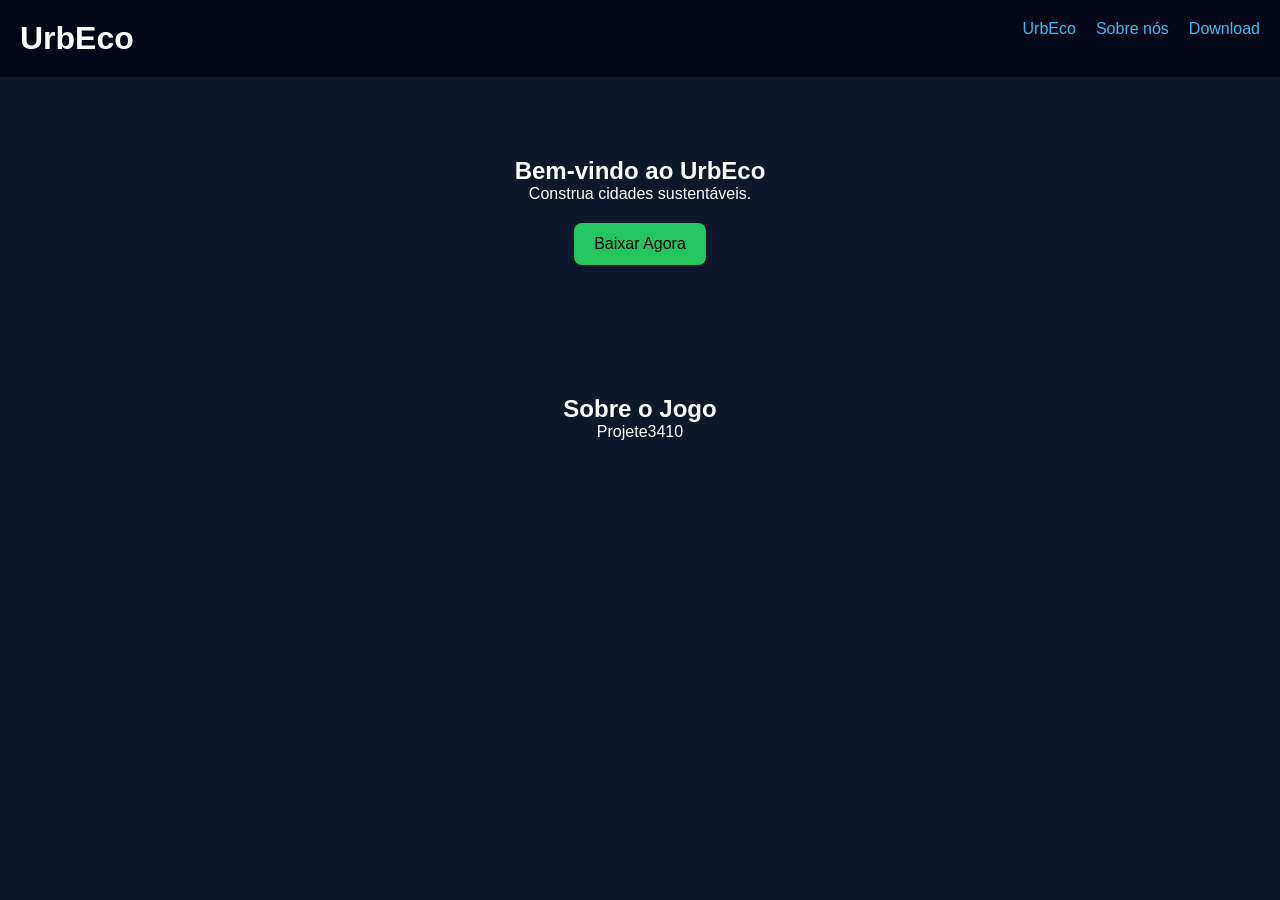
==== index.html @ 0de87515 "Update index.html" ====
<!DOCTYPE html>
<html lang="pt-BR">
<head>
    <meta charset="UTF-8">
    <meta name="viewport" content="width=device-width, initial-scale=1.0">
    <title>UrbEco</title>
    <link rel="stylesheet" href="UrbEcosite/style.css">
</head>
<body>

<header>
    <h1>UrbEco</h1>
    <nav>
        <ul>
            <li><a href="#home">UrbEco</a></li>
            <li><a href="UrbEcosite/aboutus.html">Sobre nós</a></li>
            <li><a href="UrbEcosite/download.html">Download</a></li>
        </ul>
    </nav>
</header>

<section id="home" class="hero">
    <h2>Bem-vindo ao UrbEco</h2>
    <p>Construa cidades sustentáveis.</p>
    <a href="UrbEcosite//download.html" class="btn">Baixar Agora</a>
</section>

<section id="about">
    <h2>Sobre o Jogo</h2>
    <p>
        Projete3410
    </p>
</section>

<script src="UrbEcosite/script.js"></script>
</body>
</html>
---- UrbEcosite/style.css ----
* {
    margin: 0;
    padding: 0;
    box-sizing: border-box;
}

body {
    font-family: Arial, sans-serif;
    background: #0f172a;
    color: #fff;
}

header {
    display: flex;
    justify-content: space-between;
    padding: 20px;
    background: #020617;
}

nav ul {
    display: flex;
    list-style: none;
    gap: 20px;
}

nav a {
    color: #38bdf8;
    text-decoration: none;
}

nav a:hover {
    color: #22c55e;
}

.hero {
    text-align: center;
    padding: 80px 20px;
}

.btn {
    display: inline-block;
    margin-top: 20px;
    padding: 12px 20px;
    background: #22c55e;
    color: #000;
    text-decoration: none;
    border-radius: 8px;
}

.btn:hover {
    background: #16a34a;
}

section {
    padding: 50px 20px;
    text-align: center;
}

.downloads {
    display: flex;
    justify-content: center;
    gap: 20px;
    margin-top: 30px;
    flex-wrap: wrap;
}

.card {
    background: #020617;
    padding: 20px;
    border-radius: 10px;
    width: 250px;
}

button {
    margin-top: 10px;
    padding: 10px;
    border: none;
    background: #38bdf8;
    cursor: pointer;
    border-radius: 6px;
}

button:hover {
    background: #0ea5e9;
}

footer {
    text-align: center;
    padding: 20px;
    background: #020617;
    margin-top: 40px;
}
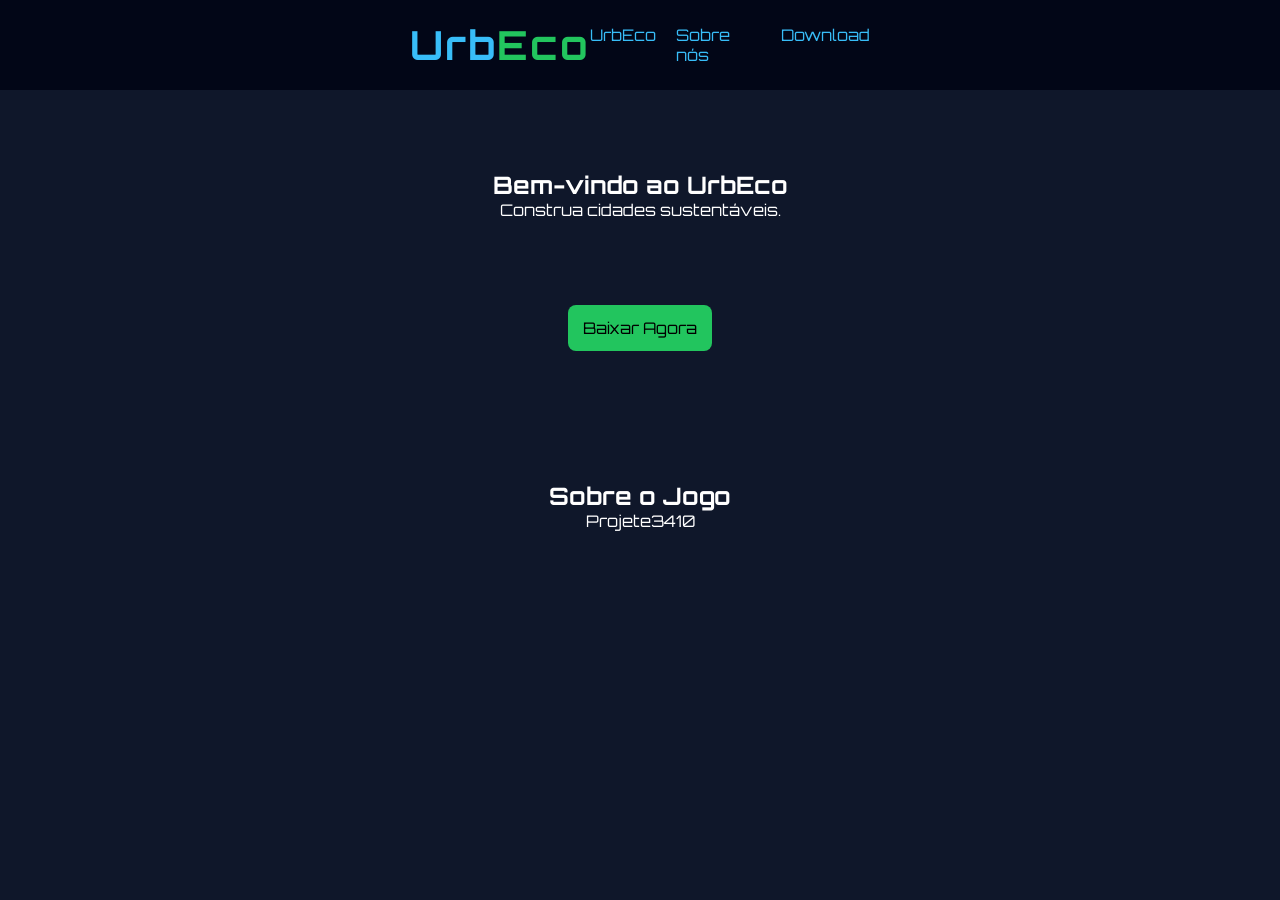
==== commit d0a803ed: "atualização do site" ====
--- a/index.html
+++ b/index.html
@@ -4,17 +4,17 @@
     <meta charset="UTF-8">
     <meta name="viewport" content="width=device-width, initial-scale=1.0">
     <title>UrbEco</title>
-    <link rel="stylesheet" href="UrbEcosite/style.css">
+    <link rel="stylesheet" href="style.css">
 </head>
 <body>
 
 <header>
-    <h1>UrbEco</h1>
+    <h1><span>Urb</span>Eco<span></h1>
     <nav>
         <ul>
             <li><a href="#home">UrbEco</a></li>
-            <li><a href="UrbEcosite/aboutus.html">Sobre nós</a></li>
-            <li><a href="UrbEcosite/download.html">Download</a></li>
+            <li><a href="aboutus.html">Sobre nós</a></li>
+            <li><a href="download.html">Download</a></li>
         </ul>
     </nav>
 </header>
@@ -22,7 +22,7 @@
 <section id="home" class="hero">
     <h2>Bem-vindo ao UrbEco</h2>
     <p>Construa cidades sustentáveis.</p>
-    <a href="UrbEcosite//download.html" class="btn">Baixar Agora</a>
+    <a href="download.html" class="btn">Baixar Agora</a>
 </section>
 
 <section id="about">
@@ -32,6 +32,6 @@
     </p>
 </section>
 
-<script src="UrbEcosite/script.js"></script>
+<script src="script.js"></script>
 </body>
 </html>
--- a/style.css
+++ b/style.css
@@ -0,0 +1,108 @@
+@import url('https://fonts.googleapis.com/css2?family=Orbitron:wght@400;700&display=swap');
+
+* {
+    margin: 0;
+    padding: 0;
+    box-sizing: border-box;
+}
+
+body {
+    font-family: 'Orbitron';
+    background: #0f172a;
+    color: #fff;
+}
+
+header {
+    display: flex;
+    justify-content: space-between;
+    align-items: center;
+    padding: 20px 32%;
+    background: #020617;
+}
+header h1 {
+    font-size: 40px;
+    color:#22c55e;
+    letter-spacing: 2px;
+
+}
+header h1 span {
+    color: #38bdf8;
+}
+header h1 span:nth-child(2) {
+    font-weight: bold;
+}
+
+
+nav ul {
+    display: flex;
+    list-style: none;
+    gap: 20px;
+}
+
+nav a {
+    color: #38bdf8;
+    text-decoration: none;
+}
+
+nav a:hover {
+    color: #22c55e;
+}
+
+.hero {
+    text-align: center;
+    padding: 80px 20px;
+}
+
+.btn {
+    display: inline-block;
+    margin-top: 85px;
+    padding: 13px 15px;
+    background: #22c55e;
+    color: #000;
+    text-decoration: none;
+    border-radius: 8px;
+}
+
+.btn:hover {
+    background: #16a34a;
+}
+
+section {
+    padding: 50px 20px;
+    text-align: center;
+}
+
+.downloads {
+    display: flex;
+    justify-content: center;
+    gap: 20px;
+    margin-top: 30px;
+    flex-wrap: wrap;
+}
+
+.card {
+    background: #020617;
+    padding: 20px;
+    border-radius: 10px;
+    width: 250px;
+}
+
+button {
+    margin-top: 10px;
+    padding: 10px;
+    border: none;
+    background: #38bdf8;
+    cursor: pointer;
+    border-radius: 6px;
+}
+
+button:hover {
+    background: #0ea5e9;
+}
+
+footer {
+    text-align: center;
+    padding: 20px;
+    background: #020617;
+    margin-top: 40px;
+}
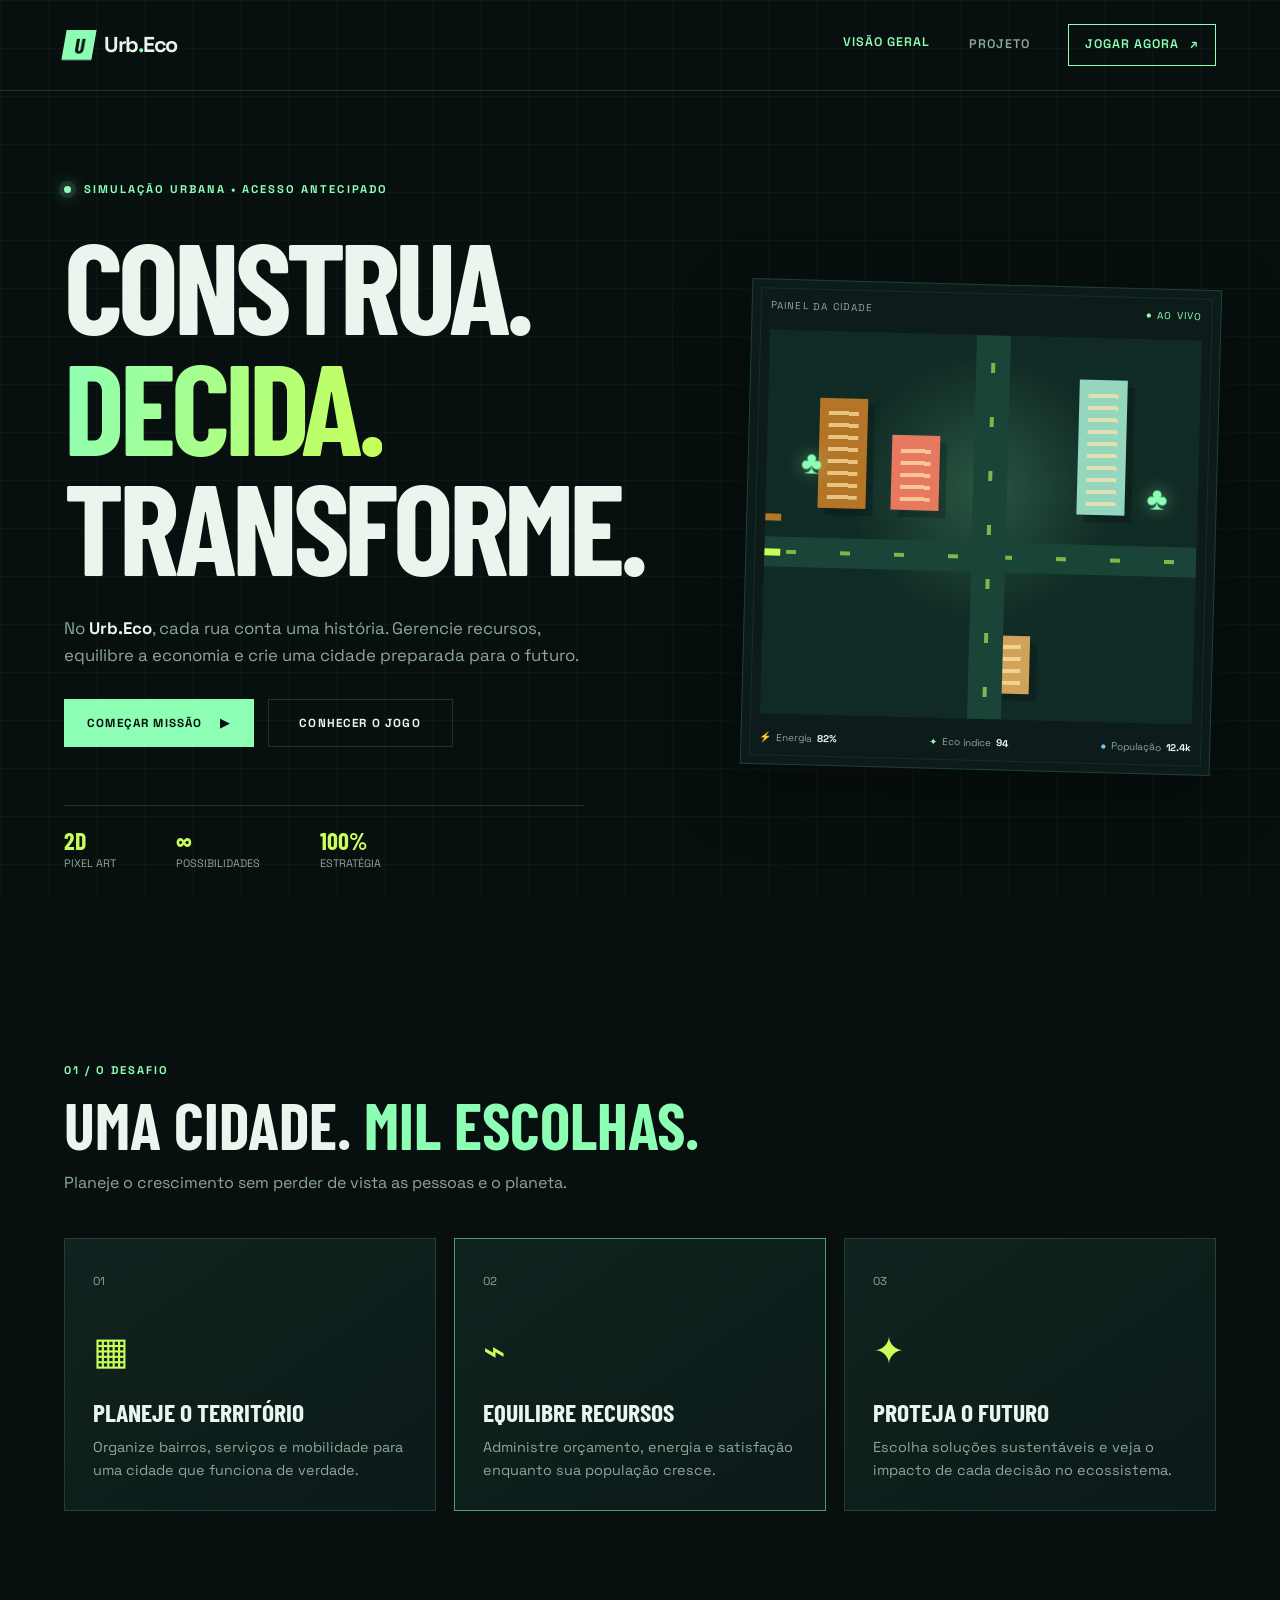
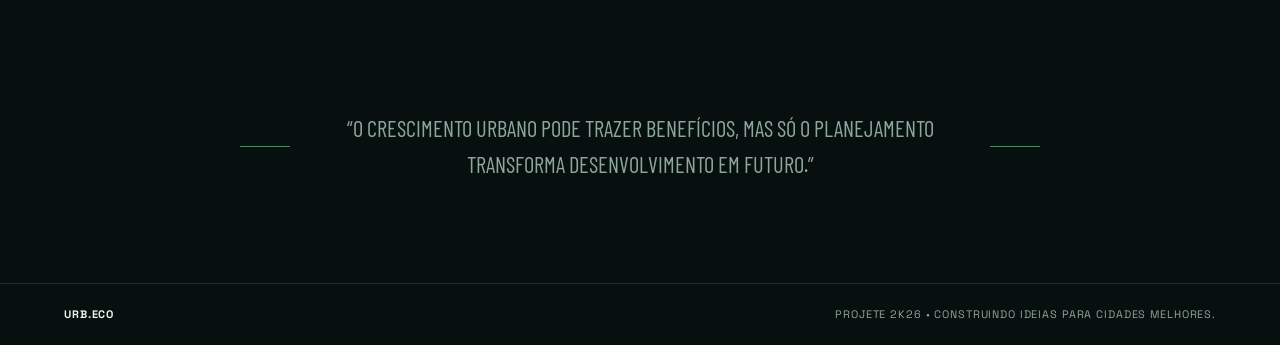
==== commit 510b1914: "Atualização Completa Do Site UrbEco" ====
--- a/index.html
+++ b/index.html
@@ -3,35 +3,95 @@
 <head>
     <meta charset="UTF-8">
     <meta name="viewport" content="width=device-width, initial-scale=1.0">
-    <title>UrbEco</title>
+    <meta name="description" content="Urb.Eco: um jogo de simulação e gestão urbana sustentável.">
+    <title>Urb.Eco | Construa o futuro</title>
     <link rel="stylesheet" href="style.css">
 </head>
-<body>
+<body data-page="home">
+    <div class="site-shell">
+        <header class="topbar">
+            <a class="brand" href="index.html" aria-label="Página inicial Urb.Eco">
+                <span class="brand-mark">U</span>
+                <span>Urb<span class="accent">.</span>Eco</span>
+            </a>
+            <nav aria-label="Navegação principal">
+                <a data-nav="home" href="index.html">Visão geral</a>
+                <a data-nav="about" href="aboutus.html">Projeto</a>
+                <a class="nav-cta" data-nav="download" href="download.html">Jogar agora <span>↗</span></a>
+            </nav>
+        </header>
 
-<header>
-    <h1><span>Urb</span>Eco<span></h1>
-    <nav>
-        <ul>
-            <li><a href="#home">UrbEco</a></li>
-            <li><a href="aboutus.html">Sobre nós</a></li>
-            <li><a href="download.html">Download</a></li>
-        </ul>
-    </nav>
-</header>
+        <main>
+            <section class="hero section-grid" id="home">
+                <div class="hero-copy">
+                    <p class="eyebrow"><span class="status-dot"></span> Simulação urbana • acesso antecipado</p>
+                    <h1>Construa.<br><span class="gradient-text">Decida.</span><br>Transforme.</h1>
+                    <p class="hero-text">
+                        No <strong>Urb.Eco</strong>, cada rua conta uma história. Gerencie recursos,
+                        equilibre a economia e crie uma cidade preparada para o futuro.
+                    </p>
+                    <div class="hero-actions">
+                        <a class="button button-primary" href="download.html">Começar missão <span>▶</span></a>
+                        <a class="button button-ghost" href="#sobre">Conhecer o jogo</a>
+                    </div>
+                    <div class="quick-stats" aria-label="Características do jogo">
+                        <div><strong>2D</strong><span>Pixel art</span></div>
+                        <div><strong>∞</strong><span>Possibilidades</span></div>
+                        <div><strong>100%</strong><span>Estratégia</span></div>
+                    </div>
+                </div>
 
-<section id="home" class="hero">
-    <h2>Bem-vindo ao UrbEco</h2>
-    <p>Construa cidades sustentáveis.</p>
-    <a href="download.html" class="btn">Baixar Agora</a>
-</section>
+                <div class="city-preview" aria-label="Painel de controle da cidade">
+                    <div class="preview-header"><span>PAINEL DA CIDADE</span><span class="live-label">● AO VIVO</span></div>
+                    <div class="pixel-city">
+                        <span class="building building-a"></span><span class="building building-b"></span>
+                        <span class="building building-c"></span><span class="building building-d"></span>
+                        <span class="tree tree-a">♣</span><span class="tree tree-b">♣</span>
+                        <span class="road road-horizontal"></span><span class="road road-vertical"></span>
+                        <span class="car car-a"></span><span class="car car-b"></span>
+                    </div>
+                    <div class="preview-footer">
+                        <span><i class="metric-icon energy">⚡</i> Energia <b>82%</b></span>
+                        <span><i class="metric-icon eco">✦</i> Eco índice <b>94</b></span>
+                        <span><i class="metric-icon people">●</i> População <b>12.4k</b></span>
+                    </div>
+                </div>
+            </section>
 
-<section id="about">
-    <h2>Sobre o Jogo</h2>
-    <p>
-        Projete3410
-    </p>
-</section>
+            <section class="content-section" id="sobre">
+                <div class="section-heading">
+                    <p class="eyebrow">01 / O desafio</p>
+                    <h2>Uma cidade. <span class="accent">Mil escolhas.</span></h2>
+                    <p>Planeje o crescimento sem perder de vista as pessoas e o planeta.</p>
+                </div>
+                <div class="feature-grid">
+                    <article class="feature-card">
+                        <span class="card-number">01</span><span class="feature-icon">▦</span>
+                        <h3>Planeje o território</h3>
+                        <p>Organize bairros, serviços e mobilidade para uma cidade que funciona de verdade.</p>
+                    </article>
+                    <article class="feature-card featured">
+                        <span class="card-number">02</span><span class="feature-icon">⌁</span>
+                        <h3>Equilibre recursos</h3>
+                        <p>Administre orçamento, energia e satisfação enquanto sua população cresce.</p>
+                    </article>
+                    <article class="feature-card">
+                        <span class="card-number">03</span><span class="feature-icon">✦</span>
+                        <h3>Proteja o futuro</h3>
+                        <p>Escolha soluções sustentáveis e veja o impacto de cada decisão no ecossistema.</p>
+                    </article>
+                </div>
+            </section>
 
-<script src="script.js"></script>
+            <section class="manifesto">
+                <div class="manifesto-line"></div>
+                <p>“O crescimento urbano pode trazer benefícios, mas só o planejamento transforma desenvolvimento em futuro.”</p>
+                <div class="manifesto-line"></div>
+            </section>
+        </main>
+
+        <footer class="footer"><span>URB<span class="accent">.</span>ECO</span><span>ProjETE 2K26 • Construindo ideias para cidades melhores.</span></footer>
+    </div>
+    <script src="script.js"></script>
 </body>
-</html>
+</html>
--- a/style.css
+++ b/style.css
@@ -1,108 +1,712 @@
-@import url('https://fonts.googleapis.com/css2?family=Orbitron:wght@400;700&display=swap');
-
+@import url('https://fonts.googleapis.com/css2?family=Barlow+Condensed:wght@500;600;700;800&family=Space+Grotesk:wght@400;500;600;700&display=swap');
+
+/* ===== Design tokens ===== */
+:root {
+    --bg: #07100f;
+    --panel: #0d1c1a;
+    --panel-light: #122521;
+    --line: rgba(123, 255, 180, .16);
+    --text: #e9f5ed;
+    --muted: #8da79b;
+    --green: #8dffb5;
+    --lime: #c8ff58;
+    --orange: #b47527;
+    --shadow: 0 24px 70px rgba(0, 0, 0, .35);
+}
+
+/* ===== Reset e base ===== */
 * {
+    box-sizing: border-box;
     margin: 0;
     padding: 0;
-    box-sizing: border-box;
+}
+
+html {
+    scroll-behavior: smooth;
 }
 
 body {
-    font-family: 'Orbitron';
-    background: #0f172a;
-    color: #fff;
-}
-
-header {
+    background: var(--bg);
+    color: var(--text);
+    font-family: 'Space Grotesk', sans-serif;
+    line-height: 1.6;
+    min-width: 320px;
+}
+
+body::before {
+    background-image: linear-gradient(rgba(141, 255, 181, .035) 1px, transparent 1px), linear-gradient(90deg, rgba(141, 255, 181, .035) 1px, transparent 1px);
+    background-size: 48px 48px;
+    content: '';
+    inset: 0;
+    pointer-events: none;
+    position: fixed;
+    z-index: -1;
+}
+
+a {
+    color: inherit;
+    text-decoration: none;
+}
+
+.site-shell {
+    display: flex;
+    flex-direction: column;
+    min-height: 100vh;
+    overflow: hidden;
+}
+
+/* ===== Header e navegação ===== */
+.topbar {
+    align-items: center;
+    border-bottom: 1px solid var(--line);
     display: flex;
     justify-content: space-between;
+    margin: 0 auto;
+    padding: 24px 5vw;
+    width: 100%;
+}
+
+.brand {
     align-items: center;
-    padding: 20px 32%;
-    background: #020617;
-}
-header h1 {
-    font-size: 40px;
-    color:#22c55e;
-    letter-spacing: 2px;
-
-}
-header h1 span {
-    color: #38bdf8;
-}
-header h1 span:nth-child(2) {
-    font-weight: bold;
-}
-
-
-nav ul {
-    display: flex;
-    list-style: none;
-    gap: 20px;
+    display: flex;
+    font-size: 1.35rem;
+    font-weight: 700;
+    gap: 10px;
+    letter-spacing: -.06em;
+}
+
+.brand-mark {
+    align-items: center;
+    background: var(--green);
+    color: var(--bg);
+    display: flex;
+    font-family: 'Barlow Condensed';
+    font-size: 1.35rem;
+    height: 30px;
+    justify-content: center;
+    transform: skew(-10deg);
+    width: 30px;
+}
+
+.accent,
+.gradient-text {
+    color: var(--green);
+}
+
+.gradient-text {
+    background: linear-gradient(100deg, var(--green), var(--lime));
+    -webkit-background-clip: text;
+    background-clip: text;
+    color: transparent;
+}
+
+nav {
+    align-items: center;
+    display: flex;
+    gap: clamp(16px, 3vw, 42px);
 }
 
 nav a {
-    color: #38bdf8;
-    text-decoration: none;
-}
-
-nav a:hover {
-    color: #22c55e;
-}
-
+    color: var(--muted);
+    font-size: .78rem;
+    font-weight: 600;
+    letter-spacing: .08em;
+    text-transform: uppercase;
+    transition: color .25s ease, transform .25s ease;
+}
+
+nav a:hover,
+nav a.active {
+    color: var(--green);
+    transform: translateY(-2px);
+}
+
+.nav-cta {
+    border: 1px solid var(--green);
+    color: var(--green);
+    padding: 10px 16px;
+}
+
+.nav-cta span {
+    margin-left: 7px;
+}
+
+/* ===== Tipografia e textos ===== */
+h1,
+h2,
+h3 {
+    font-family: 'Barlow Condensed', sans-serif;
+    line-height: .94;
+    text-transform: uppercase;
+}
+
+h1 {
+    font-size: clamp(4.3rem, 10vw, 8.8rem);
+    letter-spacing: -.04em;
+}
+
+h2 {
+    font-size: clamp(2.8rem, 5vw, 5rem);
+}
+
+.eyebrow,
+.card-label {
+    color: var(--green);
+    font-size: .7rem;
+    font-weight: 700;
+    letter-spacing: .18em;
+    text-transform: uppercase;
+}
+
+.status-dot {
+    background: var(--green);
+    border-radius: 50%;
+    box-shadow: 0 0 0 5px rgba(141, 255, 181, .1), 0 0 16px var(--green);
+    display: inline-block;
+    height: 7px;
+    margin-right: 8px;
+    width: 7px;
+}
+
+/* ===== Hero ===== */
 .hero {
+    align-items: center;
+    display: grid;
+    gap: clamp(40px, 8vw, 120px);
+    grid-template-columns: 1fr 1fr;
+    margin: 0 auto;
+    max-width: 1400px;
+    min-height: calc(100vh - 89px);
+    padding: 7vw 5vw;
+    width: 100%;
+}
+
+.hero-copy .eyebrow {
+    margin-bottom: 26px;
+}
+
+.hero-text {
+    color: var(--muted);
+    font-size: 1.05rem;
+    margin: 30px 0;
+    max-width: 520px;
+}
+
+.hero-text strong {
+    color: var(--text);
+}
+
+.hero-actions {
+    display: flex;
+    flex-wrap: wrap;
+    gap: 14px;
+}
+
+.button {
+    align-items: center;
+    border: 1px solid transparent;
+    cursor: pointer;
+    display: inline-flex;
+    font: 700 .73rem 'Space Grotesk';
+    gap: 18px;
+    justify-content: center;
+    letter-spacing: .1em;
+    min-width: 185px;
+    padding: 16px 22px;
+    text-transform: uppercase;
+    transition: box-shadow .25s ease, transform .25s ease, background .25s ease;
+}
+
+.button:hover {
+    box-shadow: 0 0 25px rgba(141, 255, 181, .3);
+    transform: translateY(-3px);
+}
+
+.button-primary {
+    background: var(--green);
+    color: var(--bg);
+}
+
+.button-ghost {
+    border-color: var(--line);
+    color: var(--text);
+}
+
+.quick-stats {
+    border-top: 1px solid var(--line);
+    display: flex;
+    gap: clamp(22px, 5vw, 60px);
+    margin-top: 58px;
+    max-width: 520px;
+    padding-top: 20px;
+}
+
+.quick-stats div {
+    display: flex;
+    flex-direction: column;
+}
+
+.quick-stats strong {
+    color: var(--lime);
+    font: 700 1.5rem 'Barlow Condensed';
+}
+
+.quick-stats span {
+    color: var(--muted);
+    font-size: .68rem;
+    text-transform: uppercase;
+}
+
+/* ===== Painel da cdd ===== */
+.city-preview {
+    background: var(--panel);
+    border: 1px solid var(--line);
+    box-shadow: var(--shadow);
+    padding: 18px;
+    position: relative;
+    transform: rotate(1.5deg);
+}
+
+.city-preview::after {
+    border: 1px solid rgba(141, 255, 181, .08);
+    content: '';
+    inset: 8px;
+    pointer-events: none;
+    position: absolute;
+}
+
+.preview-header,
+.preview-footer {
+    color: var(--muted);
+    display: flex;
+    font-size: .62rem;
+    justify-content: space-between;
+    letter-spacing: .12em;
+    position: relative;
+    z-index: 1;
+}
+
+.live-label {
+    color: var(--green);
+}
+
+.pixel-city {
+    background: #102b25;
+    height: clamp(260px, 30vw, 390px);
+    margin: 16px 0;
+    overflow: hidden;
+    position: relative;
+}
+
+.pixel-city::before {
+    background: radial-gradient(circle at 50% 40%, rgba(141, 255, 181, .2), transparent 42%);
+    content: '';
+    inset: 0;
+    position: absolute;
+}
+
+.road {
+    background: #1a4437;
+    position: absolute;
+}
+
+.road-horizontal {
+    height: 30px;
+    left: 0;
+    right: 0;
+    top: 54%;
+}
+
+.road-vertical {
+    bottom: 0;
+    left: 48%;
+    top: 0;
+    width: 34px;
+}
+
+.road::after {
+    background: repeating-linear-gradient(90deg, transparent 0 22px, rgba(200, 255, 88, .6) 22px 32px, transparent 32px 54px);
+    content: '';
+    inset: 13px 0;
+    position: absolute;
+}
+
+.road-vertical::after {
+    background: repeating-linear-gradient(0deg, transparent 0 22px, rgba(200, 255, 88, .6) 22px 32px, transparent 32px 54px);
+    inset: 0 15px;
+}
+
+.building {
+    background: var(--orange);
+    bottom: 54%;
+    box-shadow: 7px 7px 0 rgba(0, 0, 0, .2);
+    display: block;
+    position: absolute;
+    width: 48px;
+}
+
+.building::after {
+    background: repeating-linear-gradient(0deg, #ffe6a9 0 4px, transparent 4px 12px);
+    content: '';
+    inset: 9px;
+    opacity: .7;
+    position: absolute;
+}
+
+.building-a { height: 110px; left: 12%; }
+.building-b { background: #e77961; height: 75px; left: 29%; }
+.building-c { background: #94d6be; height: 135px; right: 17%; }
+.building-d { background: #d0a25a; bottom: 26px; height: 58px; right: 38%; }
+
+.tree {
+    color: var(--green);
+    filter: drop-shadow(0 0 8px rgba(141, 255, 181, .5));
+    font-size: 2rem;
+    position: absolute;
+    z-index: 2;
+}
+
+.tree-a { left: 8%; top: 28%; }
+.tree-b { right: 7%; top: 35%; }
+
+.car {
+    animation: drive 5s linear infinite;
+    background: var(--lime);
+    height: 7px;
+    position: absolute;
+    width: 16px;
+    z-index: 3;
+}
+
+.car-a { top: 57%; }
+.car-b { animation-delay: -2.4s; background: var(--orange); top: 48%; }
+
+@keyframes drive {
+    from { left: -5%; }
+    to { left: 105%; }
+}
+
+.preview-footer {
+    gap: 10px;
+    letter-spacing: 0;
+}
+
+.preview-footer span {
+    align-items: center;
+    display: flex;
+    gap: 5px;
+}
+
+.preview-footer b {
+    color: var(--text);
+}
+
+.metric-icon {
+    font-style: normal;
+}
+
+.energy { color: var(--orange); }
+.eco { color: var(--green); }
+.people { color: #73c9ff; }
+
+/* ===== Seções dos trem do conteudo ===== */
+.content-section,
+.manifesto,
+.download-page,
+.about-page {
+    margin: 0 auto;
+    max-width: 1400px;
+    padding: 100px 5vw;
+    width: 100%;
+}
+
+.section-heading {
+    margin-bottom: 42px;
+}
+
+.section-heading .eyebrow {
+    margin-bottom: 15px;
+}
+
+.section-heading > p:last-child {
+    color: var(--muted);
+    margin-top: 15px;
+}
+
+.feature-grid,
+.downloads {
+    display: grid;
+    gap: 18px;
+    grid-template-columns: repeat(3, 1fr);
+}
+
+.feature-card,
+.download-card,
+.about-panel {
+    background: linear-gradient(145deg, rgba(18, 37, 33, .9), rgba(13, 28, 26, .9));
+    border: 1px solid var(--line);
+    min-height: 255px;
+    padding: 28px;
+    position: relative;
+    transition: border-color .3s ease, transform .3s ease;
+}
+
+.feature-card:hover,
+.download-card:hover {
+    border-color: var(--green);
+    transform: translateY(-8px);
+}
+
+.feature-card.featured {
+    border-color: rgba(141, 255, 181, .55);
+}
+
+.card-number {
+    color: var(--muted);
+    font-size: .72rem;
+}
+
+.feature-icon {
+    color: var(--lime);
+    display: block;
+    font-size: 2.4rem;
+    margin: 28px 0 18px;
+}
+
+.feature-card h3 {
+    font-size: 1.6rem;
+}
+
+.feature-card p,
+.download-card p {
+    color: var(--muted);
+    font-size: .9rem;
+    margin-top: 12px;
+}
+
+.manifesto {
+    align-items: center;
+    display: flex;
+    gap: 25px;
+    justify-content: center;
     text-align: center;
-    padding: 80px 20px;
-}
-
-.btn {
-    display: inline-block;
-    margin-top: 85px;
-    padding: 13px 15px;
-    background: #22c55e;
-    color: #000;
-    text-decoration: none;
-    border-radius: 8px;
-}
-
-.btn:hover {
-    background: #16a34a;
-}
-
-section {
-    padding: 50px 20px;
+}
+
+.manifesto p {
+    color: var(--muted);
+    font-family: 'Barlow Condensed';
+    font-size: 1.4rem;
+    max-width: 650px;
+    text-transform: uppercase;
+}
+
+.manifesto-line {
+    background: var(--green);
+    height: 1px;
+    opacity: .5;
+    width: 50px;
+}
+
+/* ===== Download e sobre ===== */
+.download-page {
+    flex: 1;
+}
+
+.download-intro {
+    margin-bottom: 60px;
+    max-width: 750px;
+}
+
+.download-intro .eyebrow,
+.about-copy .eyebrow {
+    margin-bottom: 24px;
+}
+
+.download-intro h1,
+.about-copy h1 {
+    font-size: clamp(3.8rem, 8vw, 7rem);
+}
+
+.download-intro > p:last-child,
+.about-copy > p {
+    color: var(--muted);
+    font-size: 1rem;
+    margin-top: 25px;
+    max-width: 600px;
+}
+
+.downloads {
+    grid-template-columns: repeat(2, minmax(260px, 430px));
+}
+
+.download-card {
+    min-height: 350px;
+}
+
+.platform-icon {
+    color: var(--green);
+    font-size: 2.5rem;
+}
+
+.download-card h2 {
+    font-size: 3rem;
+    margin-top: 10px;
+}
+
+.download-card .button {
+    margin-top: 25px;
+    width: 100%;
+}
+
+.download-card small {
+    color: var(--muted);
+    display: block;
+    font-size: .7rem;
+    margin-top: 18px;
     text-align: center;
 }
 
-.downloads {
-    display: flex;
-    justify-content: center;
-    gap: 20px;
-    margin-top: 30px;
-    flex-wrap: wrap;
-}
-
-.card {
-    background: #020617;
-    padding: 20px;
-    border-radius: 10px;
-    width: 250px;
-}
-
-button {
-    margin-top: 10px;
-    padding: 10px;
-    border: none;
-    background: #38bdf8;
-    cursor: pointer;
-    border-radius: 6px;
-}
-
-button:hover {
-    background: #0ea5e9;
-}
-
-footer {
-    text-align: center;
-    padding: 20px;
-    background: #020617;
-    margin-top: 40px;
-}+.download-card-alt {
+    border-color: rgba(255, 180, 91, .3);
+}
+
+.download-card-alt .platform-icon {
+    color: var(--orange);
+}
+
+.button-disabled {
+    background: #263a35;
+    color: #6b8177;
+    cursor: not-allowed;
+}
+
+.button-disabled:hover {
+    box-shadow: none;
+    transform: none;
+}
+
+.about-page {
+    align-items: start;
+    display: grid;
+    flex: 1;
+    gap: 10vw;
+    grid-template-columns: 1fr 380px;
+    padding-top: 12vh;
+}
+
+.about-copy > p + p {
+    margin-top: 16px;
+}
+
+.about-panel {
+    padding: 34px;
+}
+
+.about-panel > div {
+    border-top: 1px solid var(--line);
+    display: grid;
+    grid-template-columns: 38px 1fr;
+    margin-top: 25px;
+    padding-top: 18px;
+}
+
+.about-panel span {
+    color: var(--green);
+    font-size: .7rem;
+}
+
+.about-panel strong {
+    font-family: 'Barlow Condensed';
+    font-size: 1.4rem;
+    text-transform: uppercase;
+}
+
+.about-panel small {
+    color: var(--muted);
+    grid-column: 2;
+}
+
+/* ===== Footer ===== */
+.footer {
+    border-top: 1px solid var(--line);
+    color: var(--muted);
+    display: flex;
+    font-size: .68rem;
+    justify-content: space-between;
+    letter-spacing: .08em;
+    margin-top: auto;
+    padding: 22px 5vw;
+    text-transform: uppercase;
+}
+
+.footer > span:first-child {
+    color: var(--text);
+    font-weight: 700;
+}
+
+/* ===== Responsividade ===== */
+@media (max-width: 800px) {
+    .topbar {
+        align-items: flex-start;
+        flex-direction: column;
+        gap: 22px;
+    }
+
+    .hero {
+        grid-template-columns: 1fr;
+        padding-top: 70px;
+    }
+
+    .hero h1 {
+        font-size: clamp(4rem, 18vw, 7rem);
+    }
+
+    .city-preview {
+        transform: none;
+    }
+
+    .feature-grid,
+    .downloads {
+        grid-template-columns: 1fr;
+    }
+
+    .about-page {
+        gap: 50px;
+        grid-template-columns: 1fr;
+        padding-top: 70px;
+    }
+
+    .footer {
+        align-items: flex-start;
+        flex-direction: column;
+        gap: 8px;
+    }
+}
+
+@media (max-width: 480px) {
+    nav {
+        flex-wrap: wrap;
+        gap: 14px;
+    }
+
+    .nav-cta {
+        padding: 8px 10px;
+    }
+
+    .hero,
+    .content-section,
+    .manifesto,
+    .download-page,
+    .about-page {
+        padding-left: 20px;
+        padding-right: 20px;
+    }
+
+    .preview-footer {
+        flex-wrap: wrap;
+    }
+
+    .hero-actions .button {
+        width: 100%;
+    }
+}
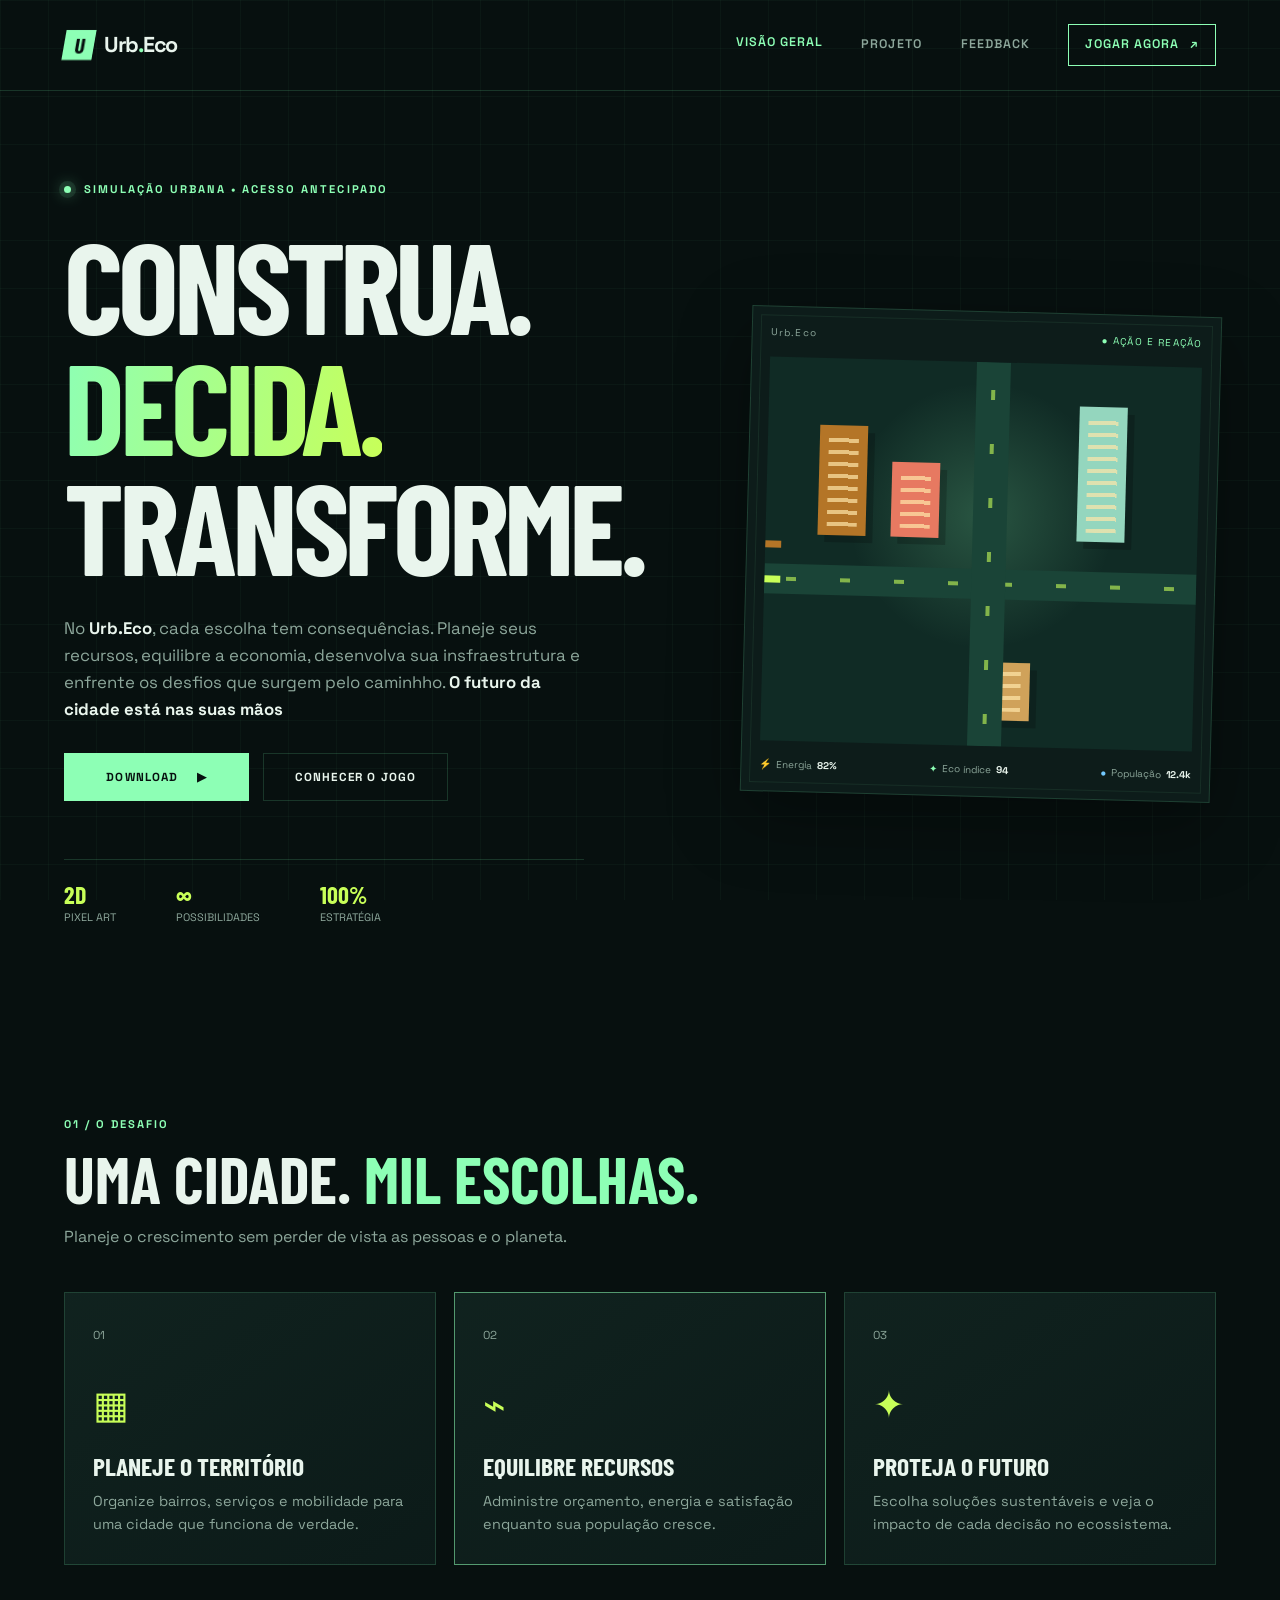
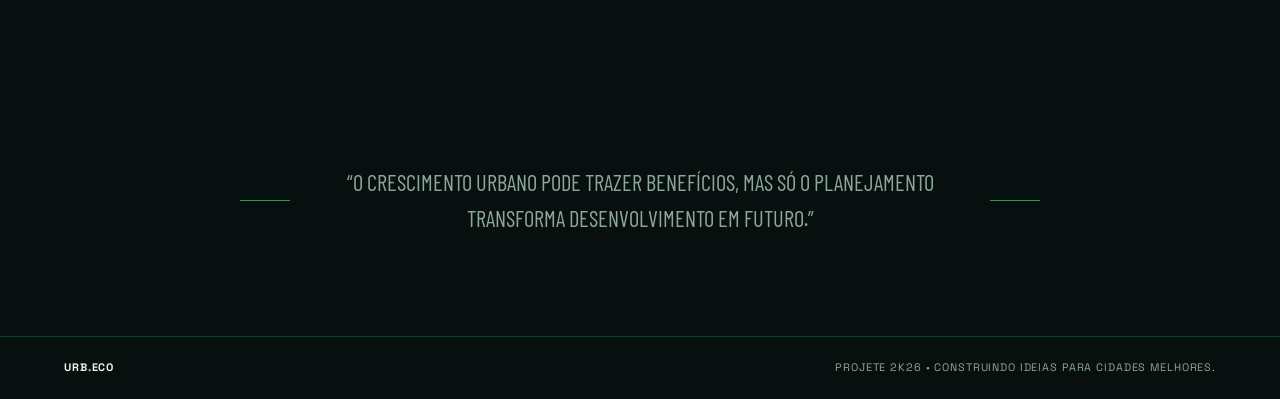
==== commit 8b65b115: "FeedBack" ====
--- a/index.html
+++ b/index.html
@@ -7,7 +7,7 @@
     <title>Urb.Eco | Construa o futuro</title>
     <link rel="stylesheet" href="style.css">
 </head>
-<body data-page="home">
+<body>
     <div class="site-shell">
         <header class="topbar">
             <a class="brand" href="index.html" aria-label="Página inicial Urb.Eco">
@@ -15,9 +15,10 @@
                 <span>Urb<span class="accent">.</span>Eco</span>
             </a>
             <nav aria-label="Navegação principal">
-                <a data-nav="home" href="index.html">Visão geral</a>
-                <a data-nav="about" href="aboutus.html">Projeto</a>
-                <a class="nav-cta" data-nav="download" href="download.html">Jogar agora <span>↗</span></a>
+                <a class="active" href="index.html">Visão geral</a>
+                <a href="aboutus.html">Projeto</a>
+                <a href="feedback.html">Feedback</a>
+                <a class="nav-cta" href="download.html">Jogar agora <span>↗</span></a>
             </nav>
         </header>
 
@@ -27,11 +28,12 @@
                     <p class="eyebrow"><span class="status-dot"></span> Simulação urbana • acesso antecipado</p>
                     <h1>Construa.<br><span class="gradient-text">Decida.</span><br>Transforme.</h1>
                     <p class="hero-text">
-                        No <strong>Urb.Eco</strong>, cada rua conta uma história. Gerencie recursos,
-                        equilibre a economia e crie uma cidade preparada para o futuro.
+                        No <strong>Urb.Eco</strong>, cada escolha tem consequências. Planeje seus recursos, equilibre a economia,
+                         desenvolva sua insfraestrutura e enfrente os desfios que surgem pelo caminhho. 
+                         <strong>O futuro da cidade está nas suas mãos</strong>                       
                     </p>
                     <div class="hero-actions">
-                        <a class="button button-primary" href="download.html">Começar missão <span>▶</span></a>
+                        <a class="button button-primary" href="download.html"> Download <span>▶</span></a>
                         <a class="button button-ghost" href="#sobre">Conhecer o jogo</a>
                     </div>
                     <div class="quick-stats" aria-label="Características do jogo">
@@ -42,11 +44,10 @@
                 </div>
 
                 <div class="city-preview" aria-label="Painel de controle da cidade">
-                    <div class="preview-header"><span>PAINEL DA CIDADE</span><span class="live-label">● AO VIVO</span></div>
+                    <div class="preview-header"><span>Urb.Eco</span><span class="live-label">● AÇÃO E REAÇÃO</span></div>
                     <div class="pixel-city">
                         <span class="building building-a"></span><span class="building building-b"></span>
-                        <span class="building building-c"></span><span class="building building-d"></span>
-                        <span class="tree tree-a">♣</span><span class="tree tree-b">♣</span>
+                        <span class="building building-c"></span><span class="building building-d"></span>                        
                         <span class="road road-horizontal"></span><span class="road road-vertical"></span>
                         <span class="car car-a"></span><span class="car car-b"></span>
                     </div>
@@ -94,4 +95,4 @@
     </div>
     <script src="script.js"></script>
 </body>
-</html>+</html>
--- a/style.css
+++ b/style.css
@@ -11,6 +11,7 @@
     --green: #8dffb5;
     --lime: #c8ff58;
     --orange: #b47527;
+    --danger: #ff8080;
     --shadow: 0 24px 70px rgba(0, 0, 0, .35);
 }
 
@@ -411,6 +412,7 @@
 
 /* ===== Seções dos trem do conteudo ===== */
 .content-section,
+.feedback-page,
 .manifesto,
 .download-page,
 .about-page {
@@ -626,6 +628,226 @@
     grid-column: 2;
 }
 
+/* ===== Feedback ===== */
+.feedback-page {
+    flex: 1;
+    padding-top: 12vh;
+}
+
+.feedback-page .feedback-title {
+    font-size: clamp(3.4rem, 8vw, 6.5rem);
+    letter-spacing: -.04em;
+}
+
+.feedback-page .section-heading {
+    margin-bottom: 48px;
+    max-width: 760px;
+}
+
+.feedback-layout {
+    display: grid;
+    gap: 18px;
+    grid-template-columns: 320px 1fr;
+}
+
+.feedback-tips {
+    display: flex;
+    flex-direction: column;
+    gap: 18px;
+}
+
+.feedback-tip {
+    background: linear-gradient(145deg, rgba(18, 37, 33, .9), rgba(13, 28, 26, .9));
+    border: 1px solid var(--line);
+    flex: 1;
+    padding: 24px;
+    transition: border-color .3s ease, transform .3s ease;
+}
+
+.feedback-tip:hover {
+    border-color: var(--green);
+    transform: translateY(-4px);
+}
+
+.feedback-tip span {
+    display: block;
+    font-size: 1.6rem;
+    margin-bottom: 12px;
+}
+
+.feedback-tip h3 {
+    font-size: 1.3rem;
+}
+
+.feedback-tip p {
+    color: var(--muted);
+    font-size: .85rem;
+    margin-top: 10px;
+}
+
+.feedback-form {
+    background: linear-gradient(145deg, rgba(18, 37, 33, .9), rgba(13, 28, 26, .9));
+    border: 1px solid var(--line);
+    display: flex;
+    flex-direction: column;
+    gap: 22px;
+    padding: 32px;
+}
+
+.field-row {
+    display: grid;
+    gap: 18px;
+    grid-template-columns: 1fr 1fr;
+}
+
+.field {
+    display: flex;
+    flex-direction: column;
+    gap: 10px;
+}
+
+.field-label {
+    color: var(--text);
+    font: 700 .7rem 'Space Grotesk';
+    letter-spacing: .14em;
+    text-transform: uppercase;
+}
+
+.field-label small {
+    color: var(--muted);
+    font-weight: 400;
+    letter-spacing: .06em;
+}
+
+.required {
+    color: var(--danger);
+}
+
+.feedback-types {
+    display: flex;
+    flex-wrap: wrap;
+    gap: 10px;
+}
+
+.type-chip input {
+    opacity: 0;
+    position: absolute;
+}
+
+.type-chip span {
+    border: 1px solid var(--line);
+    color: var(--muted);
+    cursor: pointer;
+    display: block;
+    font: 600 .72rem 'Space Grotesk';
+    letter-spacing: .08em;
+    padding: 11px 15px;
+    text-transform: uppercase;
+    transition: border-color .25s ease, color .25s ease, background .25s ease, box-shadow .25s ease;
+}
+
+.type-chip:hover span {
+    border-color: rgba(141, 255, 181, .5);
+    color: var(--text);
+}
+
+.type-chip input:checked + span {
+    background: rgba(141, 255, 181, .1);
+    border-color: var(--green);
+    box-shadow: 0 0 18px rgba(141, 255, 181, .18);
+    color: var(--green);
+}
+
+.type-chip input:focus-visible + span {
+    outline: 2px solid var(--lime);
+    outline-offset: 2px;
+}
+
+.field-input {
+    background: rgba(7, 16, 15, .6);
+    border: 1px solid var(--line);
+    color: var(--text);
+    font: 400 .92rem 'Space Grotesk';
+    line-height: 1.5;
+    padding: 14px 16px;
+    transition: border-color .25s ease, box-shadow .25s ease;
+    width: 100%;
+}
+
+textarea.field-input {
+    resize: vertical;
+}
+
+.field-input::placeholder {
+    color: #5f7a70;
+}
+
+.field-input:focus {
+    border-color: var(--green);
+    box-shadow: 0 0 0 3px rgba(141, 255, 181, .12);
+    outline: none;
+}
+
+.field-input.invalid {
+    border-color: var(--danger);
+    box-shadow: 0 0 0 3px rgba(255, 128, 128, .12);
+}
+
+.field-meta {
+    display: flex;
+    gap: 14px;
+    justify-content: space-between;
+}
+
+.field-error {
+    color: var(--danger);
+    font-size: .74rem;
+}
+
+.char-counter {
+    color: var(--muted);
+    font-size: .7rem;
+    margin-left: auto;
+    white-space: nowrap;
+}
+
+.char-counter b {
+    color: var(--text);
+    font-weight: 600;
+}
+
+.feedback-actions {
+    align-items: center;
+    display: flex;
+    flex-wrap: wrap;
+    gap: 18px;
+}
+
+.feedback-note {
+    color: var(--muted);
+    font-size: .72rem;
+    max-width: 320px;
+}
+
+.feedback-success {
+    background: rgba(141, 255, 181, .08);
+    border: 1px solid rgba(141, 255, 181, .4);
+    color: var(--green);
+    font-size: .85rem;
+    padding: 14px 16px;
+}
+
+.feedback-success strong {
+    font-family: 'Barlow Condensed';
+    font-size: 1.05rem;
+    letter-spacing: .04em;
+    text-transform: uppercase;
+}
+
+.feedback-success b {
+    color: var(--lime);
+}
+
 /* ===== Footer ===== */
 .footer {
     border-top: 1px solid var(--line);
@@ -666,8 +888,14 @@
     }
 
     .feature-grid,
-    .downloads {
+    .downloads,
+    .feedback-layout,
+    .field-row {
         grid-template-columns: 1fr;
+    }
+
+    .feedback-form {
+        padding: 24px;
     }
 
     .about-page {
@@ -695,6 +923,7 @@
 
     .hero,
     .content-section,
+    .feedback-page,
     .manifesto,
     .download-page,
     .about-page {
@@ -709,4 +938,4 @@
     .hero-actions .button {
         width: 100%;
     }
-}
+}
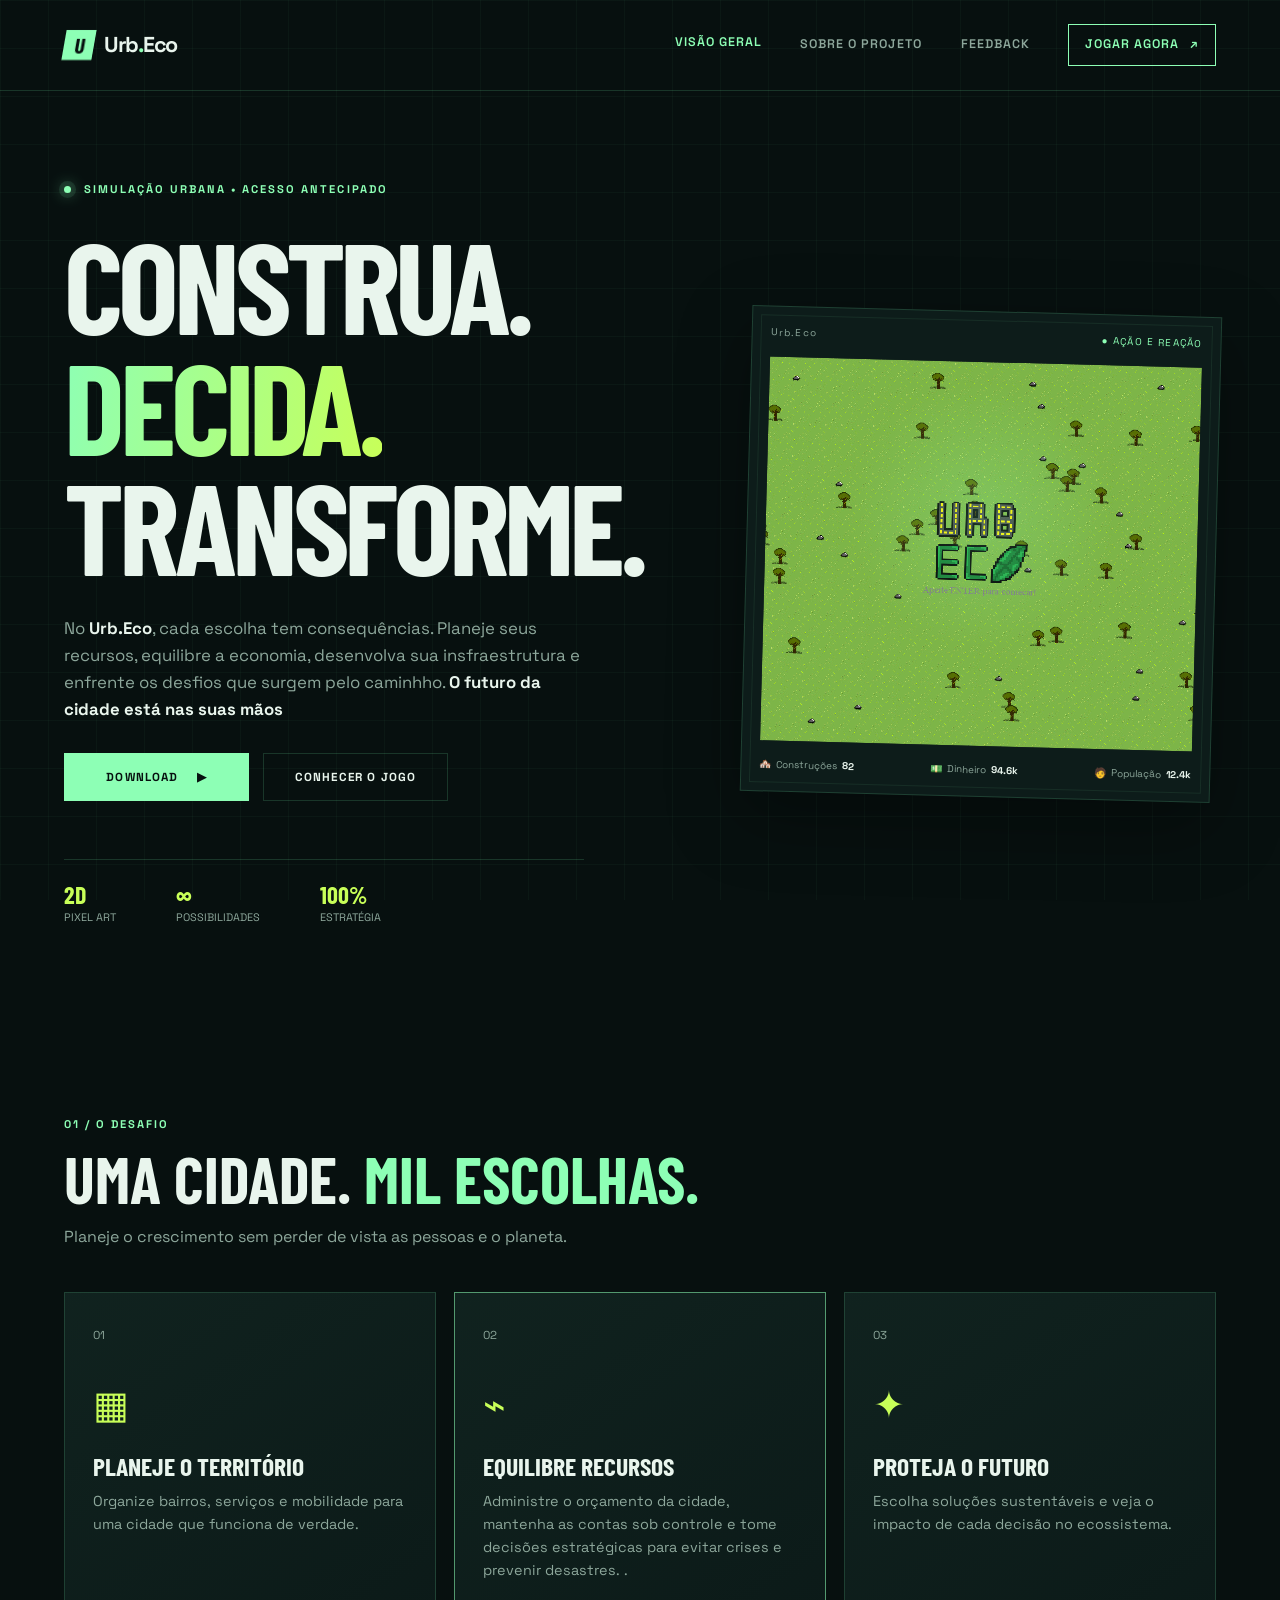
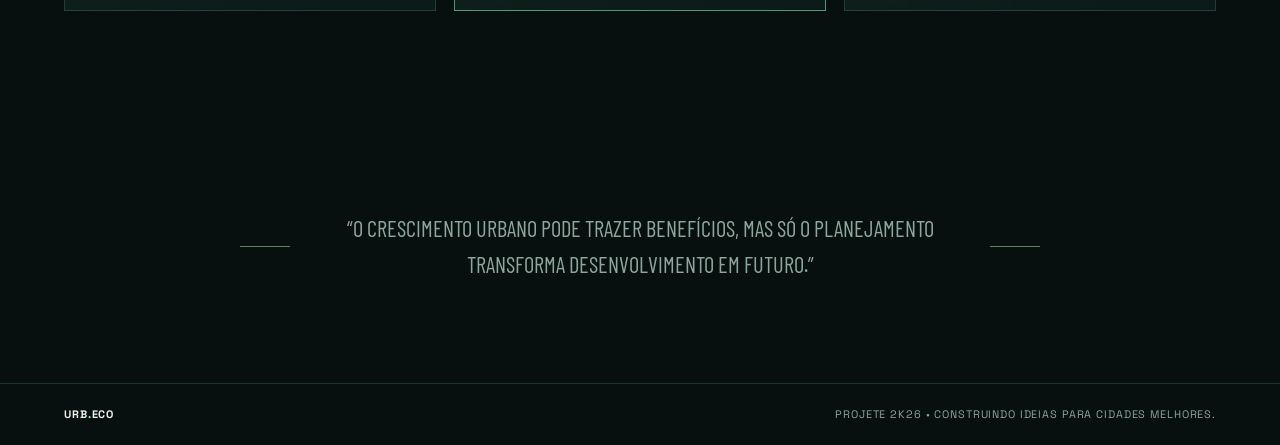
==== commit 31929daf: "Merge origin/main" ====
--- a/index.html
+++ b/index.html
@@ -16,7 +16,7 @@
             </a>
             <nav aria-label="Navegação principal">
                 <a class="active" href="index.html">Visão geral</a>
-                <a href="aboutus.html">Projeto</a>
+                <a href="aboutus.html">Sobre o Projeto</a>
                 <a href="feedback.html">Feedback</a>
                 <a class="nav-cta" href="download.html">Jogar agora <span>↗</span></a>
             </nav>
@@ -46,15 +46,13 @@
                 <div class="city-preview" aria-label="Painel de controle da cidade">
                     <div class="preview-header"><span>Urb.Eco</span><span class="live-label">● AÇÃO E REAÇÃO</span></div>
                     <div class="pixel-city">
-                        <span class="building building-a"></span><span class="building building-b"></span>
-                        <span class="building building-c"></span><span class="building building-d"></span>                        
-                        <span class="road road-horizontal"></span><span class="road road-vertical"></span>
-                        <span class="car car-a"></span><span class="car car-b"></span>
+                        <img src="files/tela-inicial.jpeg" alt="Tela inicial do jogo Urb.Eco">
+                                                                                           
                     </div>
                     <div class="preview-footer">
-                        <span><i class="metric-icon energy">⚡</i> Energia <b>82%</b></span>
-                        <span><i class="metric-icon eco">✦</i> Eco índice <b>94</b></span>
-                        <span><i class="metric-icon people">●</i> População <b>12.4k</b></span>
+                        <span><i class="metric-icon house">🏘️</i> Construções <b>82</b></span>
+                        <span><i class="metric-icon money">💵</i> Dinheiro <b>94.6k</b></span>
+                        <span><i class="metric-icon people">🧑</i> População <b>12.4k</b></span>
                     </div>
                 </div>
             </section>
@@ -74,7 +72,8 @@
                     <article class="feature-card featured">
                         <span class="card-number">02</span><span class="feature-icon">⌁</span>
                         <h3>Equilibre recursos</h3>
-                        <p>Administre orçamento, energia e satisfação enquanto sua população cresce.</p>
+                        <p>Administre o orçamento da cidade, mantenha as contas sob controle 
+                            e tome decisões estratégicas para evitar crises e prevenir desastres. .</p>
                     </article>
                     <article class="feature-card">
                         <span class="card-number">03</span><span class="feature-icon">✦</span>
--- a/style.css
+++ b/style.css
@@ -258,7 +258,7 @@
     text-transform: uppercase;
 }
 
-/* ===== Painel da cdd ===== */
+/* ===== Imagem do jogo ===== */
 .city-preview {
     background: var(--panel);
     border: 1px solid var(--line);
@@ -304,6 +304,14 @@
     content: '';
     inset: 0;
     position: absolute;
+    z-index: 1;
+}
+
+.pixel-city img {
+    display: block;
+    height: 100%;
+    object-fit: cover;
+    width: 100%;
 }
 
 .road {
@@ -547,7 +555,9 @@
 
 .platform-icon {
     color: var(--green);
+    display: block;
     font-size: 2.5rem;
+    margin: 28px 0 18px;
 }
 
 .download-card h2 {
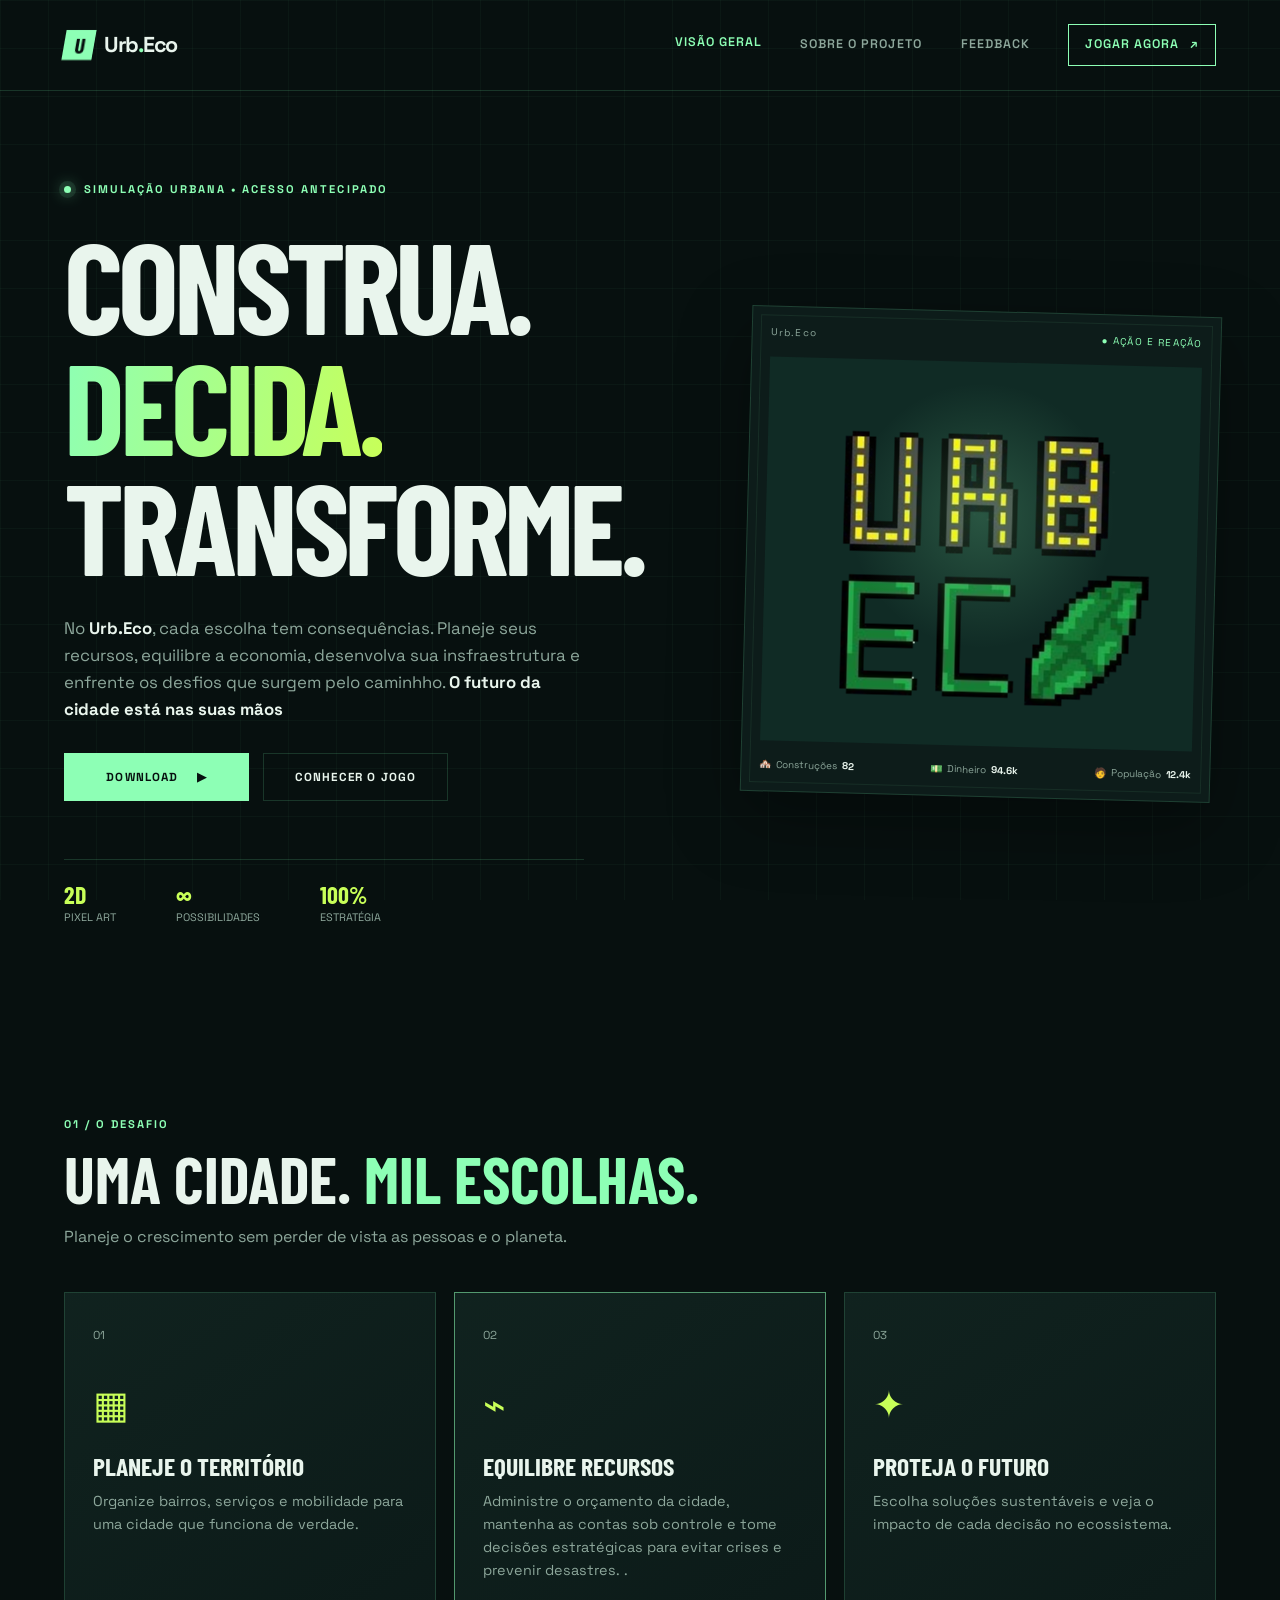
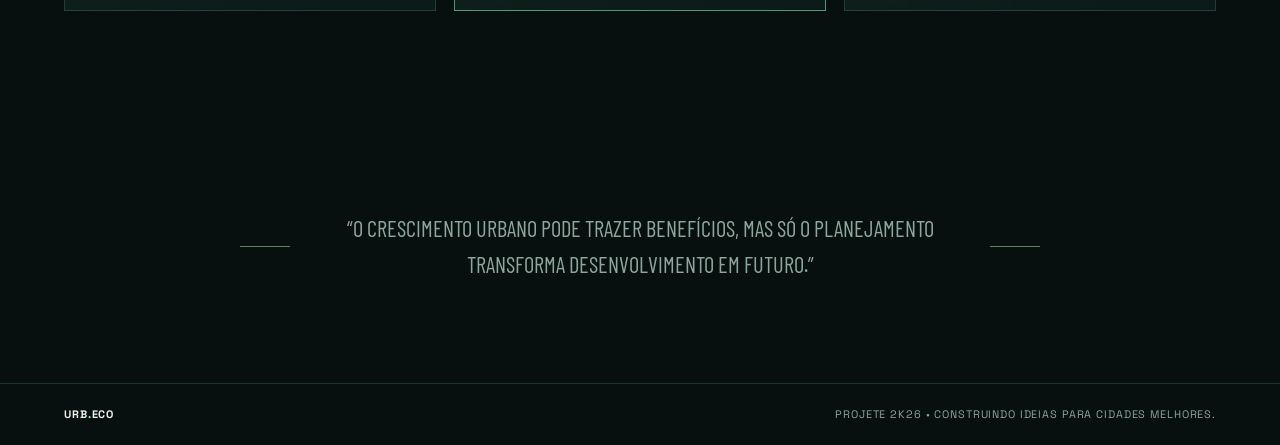
==== commit af003972: "atualização da logo" ====
--- a/index.html
+++ b/index.html
@@ -46,7 +46,7 @@
                 <div class="city-preview" aria-label="Painel de controle da cidade">
                     <div class="preview-header"><span>Urb.Eco</span><span class="live-label">● AÇÃO E REAÇÃO</span></div>
                     <div class="pixel-city">
-                        <img src="files/tela-inicial.jpeg" alt="Tela inicial do jogo Urb.Eco">
+                        <img src="files/logo.png" alt="Logo do jogo Urb.Eco">
                                                                                            
                     </div>
                     <div class="preview-footer">
--- a/style.css
+++ b/style.css
@@ -310,7 +310,7 @@
 .pixel-city img {
     display: block;
     height: 100%;
-    object-fit: cover;
+    object-fit: contain;
     width: 100%;
 }
 
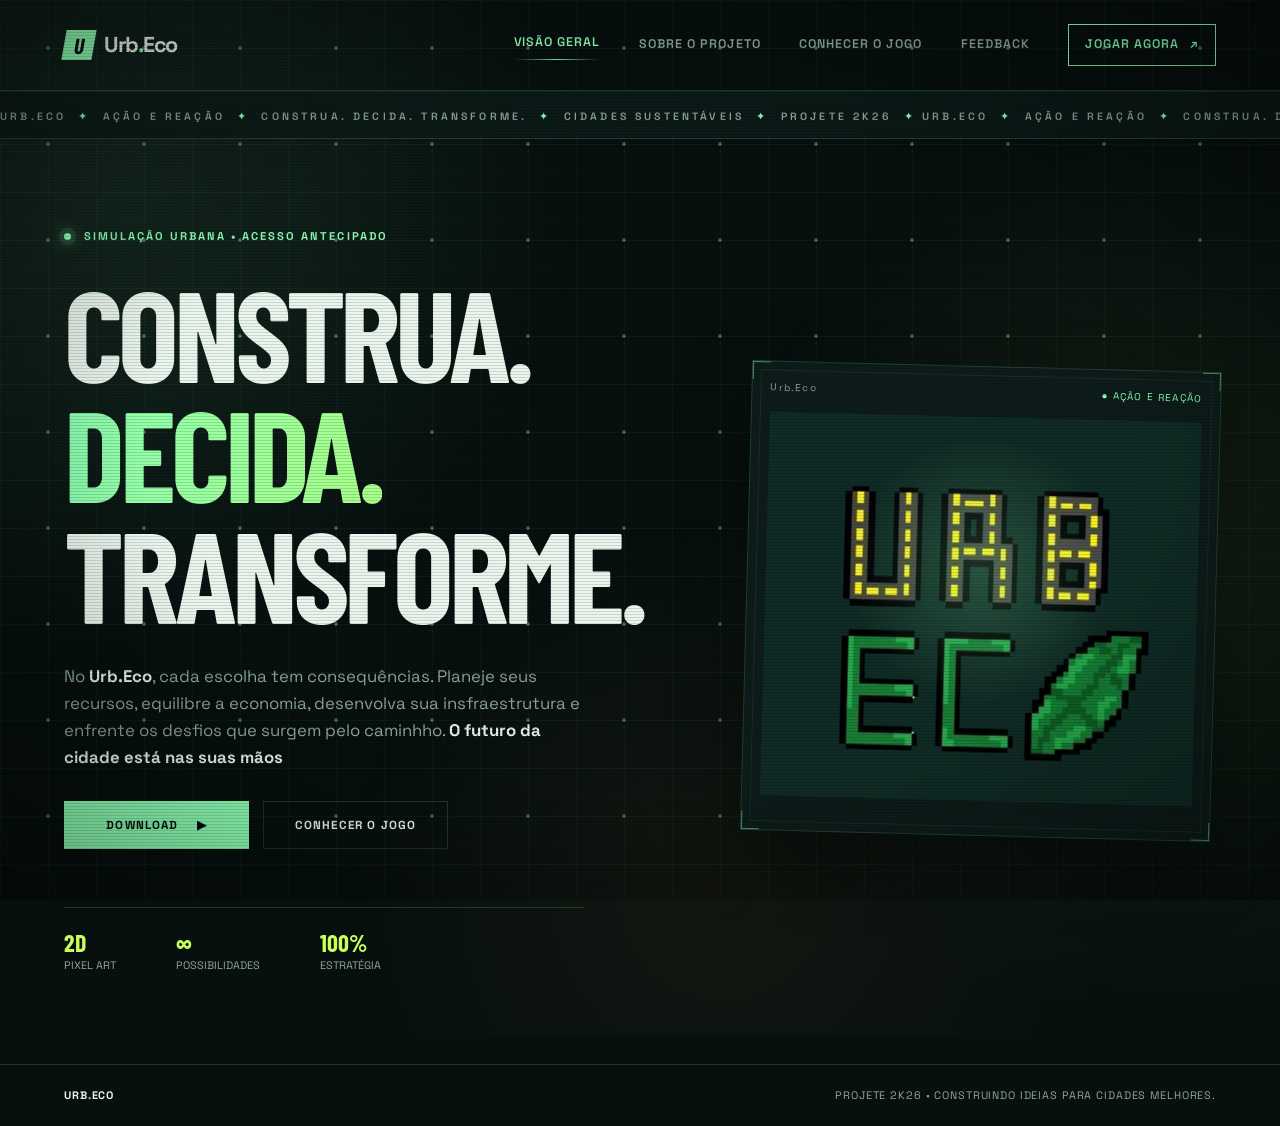
==== commit db7a81bd: "atualização do Site." ====
--- a/index.html
+++ b/index.html
@@ -17,10 +17,18 @@
             <nav aria-label="Navegação principal">
                 <a class="active" href="index.html">Visão geral</a>
                 <a href="aboutus.html">Sobre o Projeto</a>
+                <a href="conhecerjogo.html">Conhecer o jogo</a>
                 <a href="feedback.html">Feedback</a>
                 <a class="nav-cta" href="download.html">Jogar agora <span>↗</span></a>
             </nav>
         </header>
+
+        <div class="ticker" aria-hidden="true">
+            <div class="ticker-track">
+                <span>URB.ECO <b>✦</b> AÇÃO E REAÇÃO <b>✦</b> CONSTRUA. DECIDA. TRANSFORME. <b>✦</b> CIDADES SUSTENTÁVEIS <b>✦</b> PROJETE 2K26 <b>✦</b> </span>
+                <span>URB.ECO <b>✦</b> AÇÃO E REAÇÃO <b>✦</b> CONSTRUA. DECIDA. TRANSFORME. <b>✦</b> CIDADES SUSTENTÁVEIS <b>✦</b> PROJETE 2K26 <b>✦</b> </span>
+            </div>
+        </div>
 
         <main>
             <section class="hero section-grid" id="home">
@@ -34,7 +42,7 @@
                     </p>
                     <div class="hero-actions">
                         <a class="button button-primary" href="download.html"> Download <span>▶</span></a>
-                        <a class="button button-ghost" href="#sobre">Conhecer o jogo</a>
+                        <a class="button button-ghost" href="conhecerjogo.html">Conhecer o jogo</a>
                     </div>
                     <div class="quick-stats" aria-label="Características do jogo">
                         <div><strong>2D</strong><span>Pixel art</span></div>
@@ -47,51 +55,13 @@
                     <div class="preview-header"><span>Urb.Eco</span><span class="live-label">● AÇÃO E REAÇÃO</span></div>
                     <div class="pixel-city">
                         <img src="files/logo.png" alt="Logo do jogo Urb.Eco">
-                                                                                           
-                    </div>
-                    <div class="preview-footer">
-                        <span><i class="metric-icon house">🏘️</i> Construções <b>82</b></span>
-                        <span><i class="metric-icon money">💵</i> Dinheiro <b>94.6k</b></span>
-                        <span><i class="metric-icon people">🧑</i> População <b>12.4k</b></span>
                     </div>
                 </div>
             </section>
 
-            <section class="content-section" id="sobre">
-                <div class="section-heading">
-                    <p class="eyebrow">01 / O desafio</p>
-                    <h2>Uma cidade. <span class="accent">Mil escolhas.</span></h2>
-                    <p>Planeje o crescimento sem perder de vista as pessoas e o planeta.</p>
-                </div>
-                <div class="feature-grid">
-                    <article class="feature-card">
-                        <span class="card-number">01</span><span class="feature-icon">▦</span>
-                        <h3>Planeje o território</h3>
-                        <p>Organize bairros, serviços e mobilidade para uma cidade que funciona de verdade.</p>
-                    </article>
-                    <article class="feature-card featured">
-                        <span class="card-number">02</span><span class="feature-icon">⌁</span>
-                        <h3>Equilibre recursos</h3>
-                        <p>Administre o orçamento da cidade, mantenha as contas sob controle 
-                            e tome decisões estratégicas para evitar crises e prevenir desastres. .</p>
-                    </article>
-                    <article class="feature-card">
-                        <span class="card-number">03</span><span class="feature-icon">✦</span>
-                        <h3>Proteja o futuro</h3>
-                        <p>Escolha soluções sustentáveis e veja o impacto de cada decisão no ecossistema.</p>
-                    </article>
-                </div>
-            </section>
-
-            <section class="manifesto">
-                <div class="manifesto-line"></div>
-                <p>“O crescimento urbano pode trazer benefícios, mas só o planejamento transforma desenvolvimento em futuro.”</p>
-                <div class="manifesto-line"></div>
-            </section>
         </main>
 
         <footer class="footer"><span>URB<span class="accent">.</span>ECO</span><span>ProjETE 2K26 • Construindo ideias para cidades melhores.</span></footer>
     </div>
-    <script src="script.js"></script>
 </body>
 </html>
--- a/style.css
+++ b/style.css
@@ -35,8 +35,8 @@
 }
 
 body::before {
-    background-image: linear-gradient(rgba(141, 255, 181, .035) 1px, transparent 1px), linear-gradient(90deg, rgba(141, 255, 181, .035) 1px, transparent 1px);
-    background-size: 48px 48px;
+    background-image: linear-gradient(rgba(141, 255, 181, .035) 1px, transparent 1px), linear-gradient(90deg, rgba(141, 255, 181, .035) 1px, transparent 1px), radial-gradient(circle, rgba(141, 255, 181, .38) 1.5px, transparent 2px);
+    background-size: 48px 48px, 48px 48px, 96px 96px;
     content: '';
     inset: 0;
     pointer-events: none;
@@ -546,7 +546,8 @@
 }
 
 .downloads {
-    grid-template-columns: repeat(2, minmax(260px, 430px));
+    grid-template-columns: minmax(260px, 430px);
+    justify-content: center;
 }
 
 .download-card {
@@ -557,11 +558,11 @@
     color: var(--green);
     display: block;
     font-size: 2.5rem;
-    margin: 28px 0 18px;
+    margin: 20px 0 18px;
 }
 
 .download-card h2 {
-    font-size: 3rem;
+    font-size: 4rem;
     margin-top: 10px;
 }
 
@@ -573,8 +574,8 @@
 .download-card small {
     color: var(--muted);
     display: block;
-    font-size: .7rem;
-    margin-top: 18px;
+    font-size: .85rem;
+    margin-top: 20px;
     text-align: center;
 }
 
@@ -876,6 +877,332 @@
     font-weight: 700;
 }
 
+/* ===== Efeitos visuais automáticos ===== */
+body::before {
+    animation: grid-drift 36s linear infinite;
+}
+
+body::after {
+    animation: orb-float 26s ease-in-out infinite;
+    background:
+        radial-gradient(circle at 18% 28%, rgba(141, 255, 181, .10), transparent 30%),
+        radial-gradient(circle at 82% 60%, rgba(200, 255, 88, .07), transparent 30%),
+        radial-gradient(circle at 55% 88%, rgba(180, 117, 39, .07), transparent 28%);
+    content: '';
+    inset: -15%;
+    pointer-events: none;
+    position: fixed;
+    z-index: -1;
+}
+
+@keyframes grid-drift {
+    from { background-position: 0 0, 0 0, 0 0; }
+    to { background-position: 48px 48px, 48px 48px, 96px 96px; }
+}
+
+@keyframes orb-float {
+    0% { transform: translate3d(0, 0, 0) scale(1); }
+    33% { transform: translate3d(4%, -3%, 0) scale(1.1); }
+    66% { transform: translate3d(-4%, 3%, 0) scale(1.05); }
+    100% { transform: translate3d(0, 0, 0) scale(1); }
+}
+
+.status-dot {
+    animation: status-pulse 2.4s ease-in-out infinite;
+}
+
+@keyframes status-pulse {
+    0%, 100% {
+        box-shadow: 0 0 0 5px rgba(141, 255, 181, .1), 0 0 16px var(--green);
+        transform: scale(1);
+    }
+    50% {
+        box-shadow: 0 0 0 9px rgba(141, 255, 181, .04), 0 0 28px var(--green);
+        transform: scale(1.35);
+    }
+}
+
+.city-preview {
+    animation: preview-bob 7s ease-in-out infinite;
+}
+
+@keyframes preview-bob {
+    0%, 100% { transform: rotate(1.5deg) translateY(0); }
+    50% { transform: rotate(1.5deg) translateY(-14px); }
+}
+
+.pixel-screen {
+    aspect-ratio: 16 / 9;
+    height: auto;
+}
+
+.gradient-text {
+    animation: text-shimmer 6s linear infinite;
+    background-size: 220% auto;
+}
+
+@keyframes text-shimmer {
+    from { background-position: 0% center; }
+    to { background-position: 220% center; }
+}
+
+.button {
+    overflow: hidden;
+    position: relative;
+}
+
+.button::after {
+    animation: btn-sweep 4.2s ease-in-out infinite;
+    background: linear-gradient(105deg, transparent 30%, rgba(255, 255, 255, .35) 50%, transparent 70%);
+    content: '';
+    height: 100%;
+    left: -55%;
+    pointer-events: none;
+    position: absolute;
+    top: 0;
+    transform: skewX(-18deg);
+    width: 45%;
+}
+
+@keyframes btn-sweep {
+    0% { left: -55%; }
+    55%, 100% { left: 115%; }
+}
+
+.nav-cta {
+    animation: cta-pulse 3.4s ease-in-out infinite;
+}
+
+@keyframes cta-pulse {
+    0%, 100% { box-shadow: 0 0 0 rgba(141, 255, 181, 0); }
+    50% { box-shadow: 0 0 18px rgba(141, 255, 181, .35); }
+}
+
+.manifesto-line {
+    animation: line-breathe 4.5s ease-in-out infinite;
+}
+
+@keyframes line-breathe {
+    0%, 100% { opacity: .5; transform: scaleX(1); }
+    50% { opacity: 1; transform: scaleX(1.5); }
+}
+
+.brand-mark {
+    animation: brand-float 5s ease-in-out infinite;
+}
+
+@keyframes brand-float {
+    0%, 100% { transform: skew(-10deg) translateY(0); }
+    50% { transform: skew(-10deg) translateY(-3px); }
+}
+
+@media (prefers-reduced-motion: reduce) {
+    *,
+    *::before,
+    *::after {
+        animation-duration: .01ms !important;
+        animation-iteration-count: 1 !important;
+        transition-duration: .01ms !important;
+    }
+}
+
+/* --- Cyber / Urbano: overlay CRT, glitch e HUD --- */
+.site-shell::before {
+    background:
+        repeating-linear-gradient(0deg, rgba(0, 0, 0, .13) 0 1px, transparent 1px 3px),
+        radial-gradient(ellipse at center, transparent 55%, rgba(0, 0, 0, .35) 100%);
+    content: '';
+    inset: 0;
+    pointer-events: none;
+    position: fixed;
+    z-index: 60;
+}
+
+.site-shell::after {
+    animation: crt-sweep 7s linear infinite;
+    background: linear-gradient(180deg, transparent, rgba(141, 255, 181, .06) 45%, rgba(141, 255, 181, .13) 50%, rgba(141, 255, 181, .06) 55%, transparent);
+    content: '';
+    height: 26vh;
+    left: 0;
+    pointer-events: none;
+    position: fixed;
+    right: 0;
+    top: -30vh;
+    z-index: 61;
+}
+
+@keyframes crt-sweep {
+    to { transform: translateY(160vh); }
+}
+
+h1, h2 {
+    animation: cyber-glitch 8s infinite;
+}
+
+@keyframes cyber-glitch {
+    0%, 92%, 100% {
+        text-shadow: 0 0 22px rgba(141, 255, 181, .22);
+        transform: translate(0, 0);
+    }
+    93% {
+        text-shadow: -3px 0 rgba(255, 59, 107, .9), 3px 0 rgba(59, 255, 242, .9);
+        transform: translate(-2px, 1px);
+    }
+    94.5% {
+        text-shadow: 3px 0 rgba(255, 59, 107, .9), -3px 0 rgba(59, 255, 242, .9);
+        transform: translate(2px, -1px);
+    }
+    96% {
+        text-shadow: -2px 0 rgba(200, 255, 88, .85), 2px 0 rgba(141, 255, 181, .85);
+        transform: translate(-1px, 0);
+    }
+    97.5% {
+        text-shadow: 0 0 22px rgba(141, 255, 181, .22);
+        transform: translate(0, 0);
+    }
+}
+
+.live-label {
+    animation: live-flicker 4s infinite;
+}
+
+@keyframes live-flicker {
+    0%, 95%, 100% { opacity: 1; }
+    96% { opacity: .3; }
+    97% { opacity: 1; }
+    98% { opacity: .45; }
+}
+
+nav a {
+    position: relative;
+}
+
+nav a::after {
+    background: linear-gradient(90deg, transparent, var(--green), transparent);
+    bottom: -7px;
+    content: '';
+    height: 1px;
+    left: 0;
+    position: absolute;
+    right: 0;
+    transform: scaleX(0);
+    transition: transform .3s ease;
+}
+
+nav a:hover::after,
+nav a.active::after {
+    transform: scaleX(1);
+}
+
+.nav-cta::after {
+    display: none;
+}
+
+.nav-cta:hover {
+    background: rgba(141, 255, 181, .12);
+    box-shadow: 0 0 22px rgba(141, 255, 181, .4);
+}
+
+.feature-card::before,
+.download-card::before,
+.feedback-tip::before,
+.feedback-form::before,
+.about-panel::before,
+.city-preview::before {
+    background:
+        linear-gradient(var(--green), var(--green)) left top / 18px 1px no-repeat,
+        linear-gradient(var(--green), var(--green)) left top / 1px 18px no-repeat,
+        linear-gradient(var(--green), var(--green)) right top / 18px 1px no-repeat,
+        linear-gradient(var(--green), var(--green)) right top / 1px 18px no-repeat,
+        linear-gradient(var(--green), var(--green)) left bottom / 18px 1px no-repeat,
+        linear-gradient(var(--green), var(--green)) left bottom / 1px 18px no-repeat,
+        linear-gradient(var(--green), var(--green)) right bottom / 18px 1px no-repeat,
+        linear-gradient(var(--green), var(--green)) right bottom / 1px 18px no-repeat;
+    content: '';
+    inset: 0;
+    opacity: .5;
+    pointer-events: none;
+    position: absolute;
+    transition: filter .3s ease, opacity .3s ease;
+    z-index: 2;
+}
+
+.feature-card:hover::before,
+.download-card:hover::before,
+.feedback-tip:hover::before,
+.feedback-form:hover::before,
+.about-panel:hover::before,
+.city-preview:hover::before {
+    filter: drop-shadow(0 0 6px rgba(141, 255, 181, .9));
+    opacity: 1;
+}
+
+.feedback-form,
+.feedback-tip {
+    position: relative;
+}
+
+.button:hover {
+    box-shadow: 0 0 30px rgba(141, 255, 181, .5), 0 0 70px rgba(141, 255, 181, .18);
+}
+
+.button-primary:hover {
+    background: linear-gradient(100deg, var(--green), var(--lime));
+}
+
+.button-ghost:hover {
+    border-color: var(--green);
+    color: var(--green);
+}
+
+.button:active {
+    transform: translateY(0) scale(.97);
+}
+
+/* --- Ticker urbano --- */
+.ticker {
+    background: rgba(13, 28, 26, .8);
+    border-bottom: 1px solid var(--line);
+    border-top: 1px solid rgba(123, 255, 180, .08);
+    overflow: hidden;
+    padding: 10px 0;
+    position: relative;
+    white-space: nowrap;
+    z-index: 5;
+}
+
+.ticker-track {
+    animation: ticker-scroll 30s linear infinite;
+    display: inline-flex;
+    width: max-content;
+    will-change: transform;
+}
+
+.ticker:hover .ticker-track {
+    animation-play-state: paused;
+}
+
+.ticker-track span {
+    color: var(--muted);
+    font: 600 .66rem 'Space Grotesk';
+    letter-spacing: .3em;
+    text-transform: uppercase;
+}
+
+.ticker-track span b {
+    color: var(--green);
+    font-weight: 400;
+    padding: 0 6px;
+}
+
+@keyframes ticker-scroll {
+    to { transform: translateX(-50%); }
+}
+
+.pixel-city img {
+    transition: transform .25s ease;
+}
+
 /* ===== Responsividade ===== */
 @media (max-width: 800px) {
     .topbar {
@@ -894,6 +1221,7 @@
     }
 
     .city-preview {
+        animation: none;
         transform: none;
     }
 
